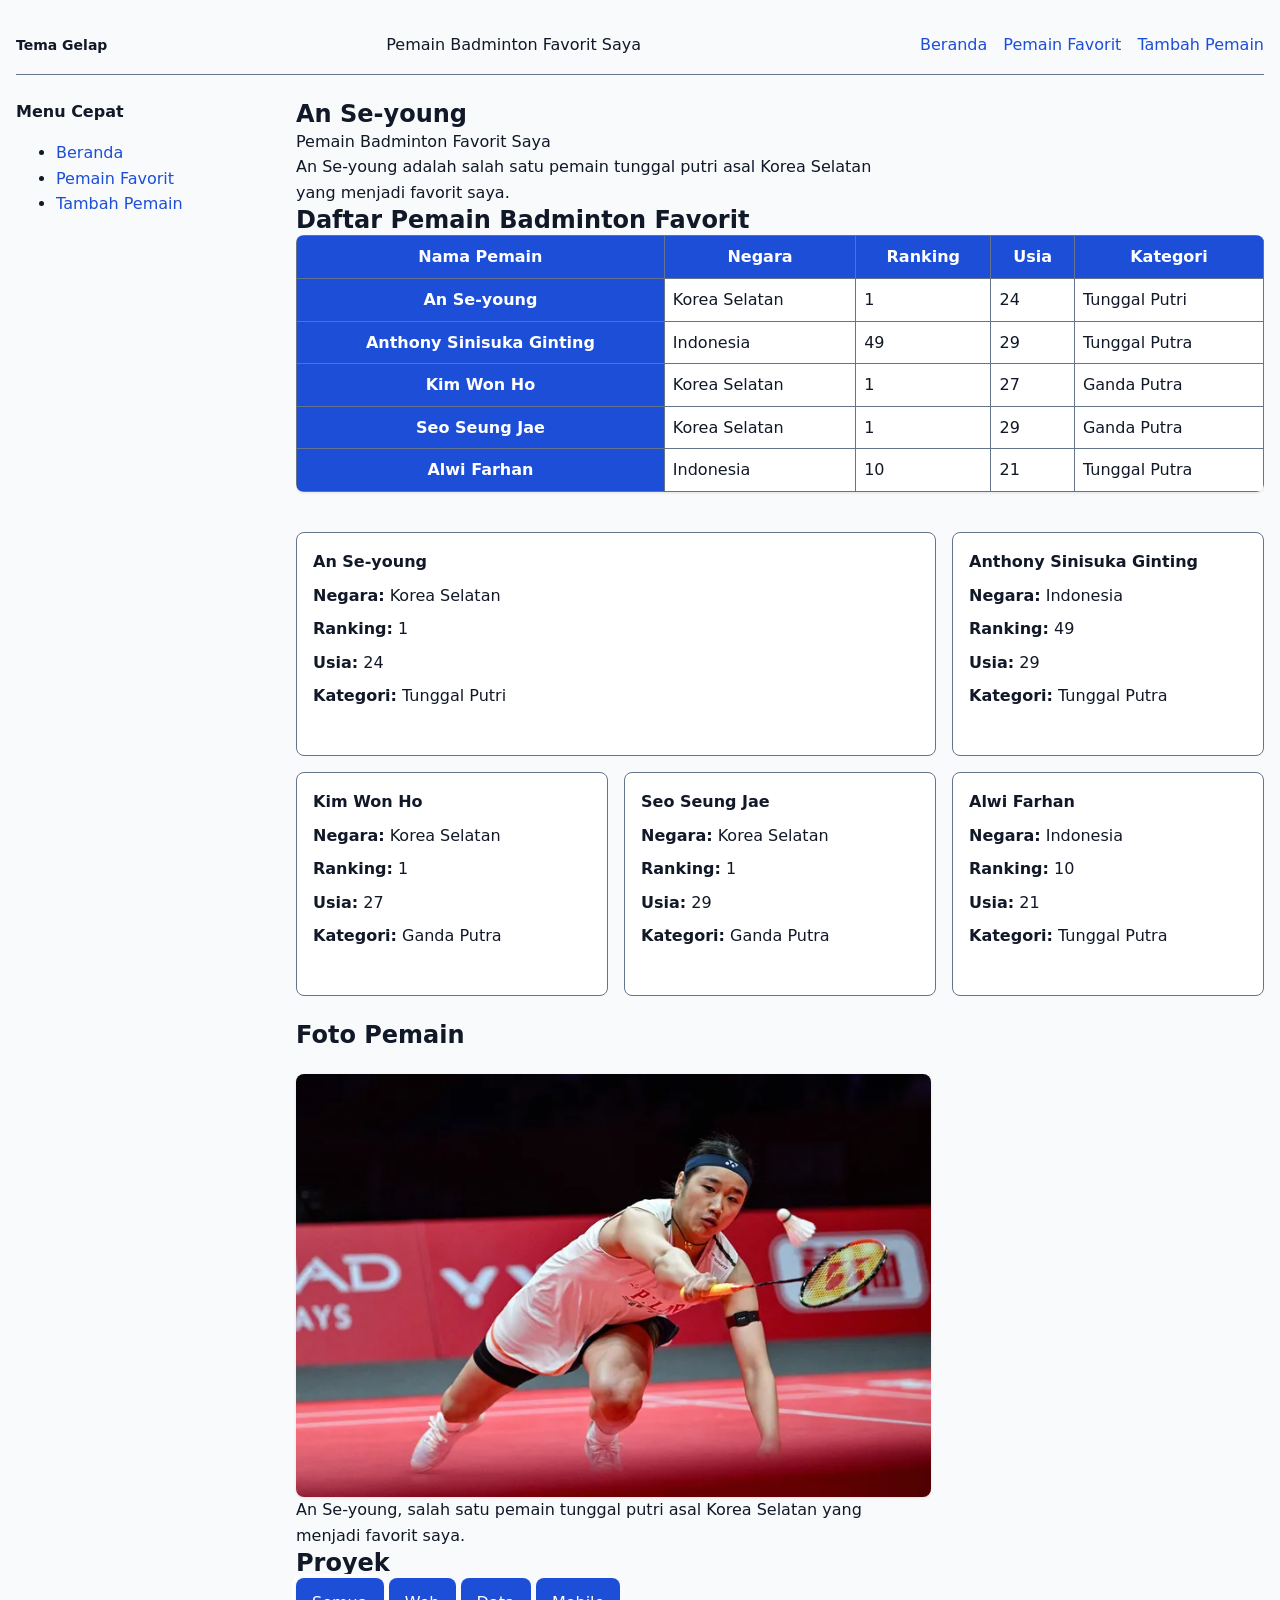
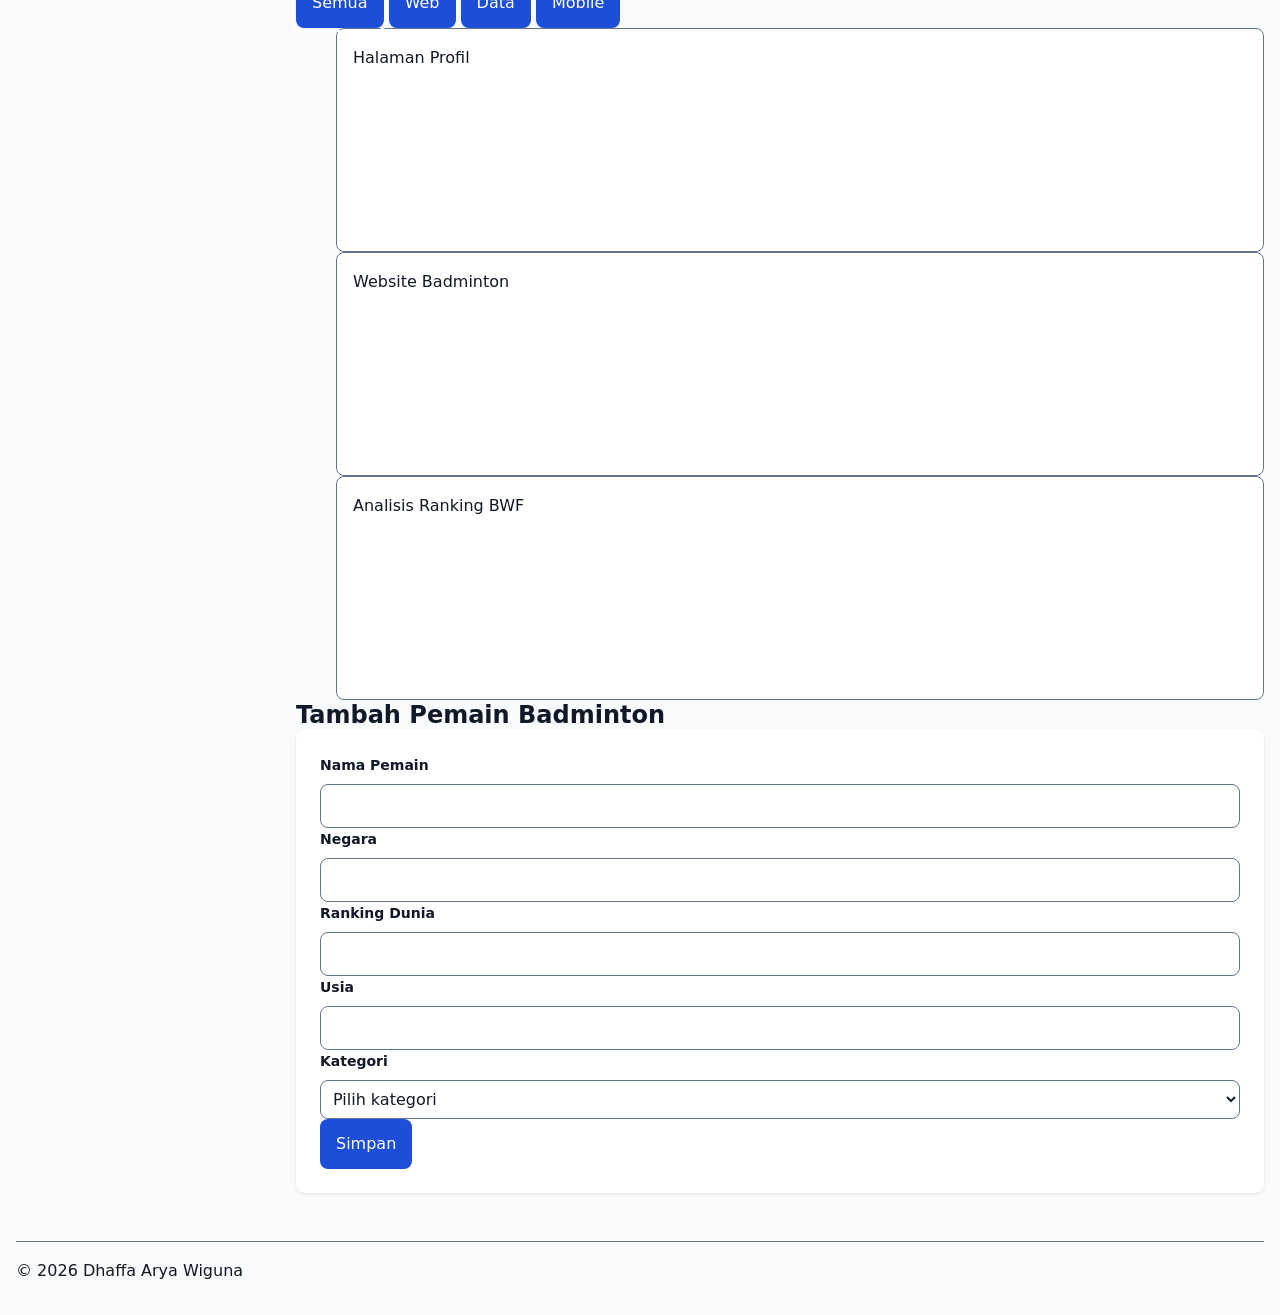
==== worksheet-p10/profil.html @ 4a1b39f6 "P10: panggilan pertama dan status balasan" ====
<!doctype html>
<html lang="id">
  <head>
    <meta charset="UTF-8" />
    <meta name="viewport" content="width=device-width, initial-scale=1.0" />
    <title>Pemain Badminton Favorit Saya</title>

    <link rel="stylesheet" href="tokens.css" />
    <link rel="stylesheet" href="base.css" />
    <link rel="stylesheet" href="layout.css" />
    <link rel="stylesheet" href="komponen.css" />
    <link rel="stylesheet" href="tema.css" />
    <link rel="stylesheet" href="responsif.css" />
  </head>

  <body id="top" class="page">
    <header>
      <nav class="top-nav">
        <input type="checkbox" id="tema" class="pengalih-tema" />
        <label for="tema" class="tombol-tema">Tema Gelap</label>

        <div class="nav-logo">Pemain Badminton Favorit Saya</div>

        <div class="nav-menu">
          <a href="#beranda">Beranda</a>
          <a href="#pemain-favorit">Pemain Favorit</a>
          <a href="#tambah-pemain">Tambah Pemain</a>
        </div>
      </nav>
    </header>

    <main class="isi">
      <aside class="sidebar">
        <h3>Menu Cepat</h3>

        <ul>
          <li><a href="#beranda">Beranda</a></li>
          <li><a href="#pemain-favorit">Pemain Favorit</a></li>
          <li><a href="#tambah-pemain">Tambah Pemain</a></li>
        </ul>
      </aside>

      <section class="utama">
        <section class="hero-banner" id="beranda">
          <div class="hero-content">
            <h2>An Se-young</h2>
            <p class="hero-subtitle">Pemain Badminton Favorit Saya</p>
            <p>
              An Se-young adalah salah satu pemain tunggal putri asal Korea
              Selatan yang menjadi favorit saya.
            </p>
          </div>
        </section>

        <section id="pemain-favorit" class="utama">
          <h2>Daftar Pemain Badminton Favorit</h2>

          <div class="table-wrapper">
            <table>
              <thead>
                <tr>
                  <th scope="col">Nama Pemain</th>
                  <th scope="col">Negara</th>
                  <th scope="col">Ranking</th>
                  <th scope="col">Usia</th>
                  <th scope="col">Kategori</th>
                </tr>
              </thead>

              <tbody>
                <tr>
                  <th scope="row">An Se-young</th>
                  <td>Korea Selatan</td>
                  <td>1</td>
                  <td>24</td>
                  <td>Tunggal Putri</td>
                </tr>

                <tr>
                  <th scope="row">Anthony Sinisuka Ginting</th>
                  <td>Indonesia</td>
                  <td>49</td>
                  <td>29</td>
                  <td>Tunggal Putra</td>
                </tr>

                <tr>
                  <th scope="row">Kim Won Ho</th>
                  <td>Korea Selatan</td>
                  <td>1</td>
                  <td>27</td>
                  <td>Ganda Putra</td>
                </tr>

                <tr>
                  <th scope="row">Seo Seung Jae</th>
                  <td>Korea Selatan</td>
                  <td>1</td>
                  <td>29</td>
                  <td>Ganda Putra</td>
                </tr>

                <tr>
                  <th scope="row">Alwi Farhan</th>
                  <td>Indonesia</td>
                  <td>10</td>
                  <td>21</td>
                  <td>Tunggal Putra</td>
                </tr>
              </tbody>
            </table>
          </div>

          <div class="galeri">
            <article class="kartu sorotan">
              <h3>An Se-young</h3>
              <p><strong>Negara:</strong> Korea Selatan</p>
              <p><strong>Ranking:</strong> 1</p>
              <p><strong>Usia:</strong> 24</p>
              <p><strong>Kategori:</strong> Tunggal Putri</p>
            </article>

            <article class="kartu">
              <h3>Anthony Sinisuka Ginting</h3>
              <p><strong>Negara:</strong> Indonesia</p>
              <p><strong>Ranking:</strong> 49</p>
              <p><strong>Usia:</strong> 29</p>
              <p><strong>Kategori:</strong> Tunggal Putra</p>
            </article>

            <article class="kartu">
              <h3>Kim Won Ho</h3>
              <p><strong>Negara:</strong> Korea Selatan</p>
              <p><strong>Ranking:</strong> 1</p>
              <p><strong>Usia:</strong> 27</p>
              <p><strong>Kategori:</strong> Ganda Putra</p>
            </article>

            <article class="kartu">
              <h3>Seo Seung Jae</h3>
              <p><strong>Negara:</strong> Korea Selatan</p>
              <p><strong>Ranking:</strong> 1</p>
              <p><strong>Usia:</strong> 29</p>
              <p><strong>Kategori:</strong> Ganda Putra</p>
            </article>

            <article class="kartu">
              <h3>Alwi Farhan</h3>
              <p><strong>Negara:</strong> Indonesia</p>
              <p><strong>Ranking:</strong> 10</p>
              <p><strong>Usia:</strong> 21</p>
              <p><strong>Kategori:</strong> Tunggal Putra</p>
            </article>
          </div>

          <div class="foto-profil">
            <div>
              <h2>Foto Pemain</h2>

              <figure class="player-photo">
                <img
                  src="an se-young.webp"
                  alt="An Se-young sedang bertanding dalam pertandingan Kejuaraan Dunia BWF 2026"
                  width="640"
                  height="360"
                  loading="lazy"
                />

                <figcaption>
                  An Se-young, salah satu pemain tunggal putri asal Korea
                  Selatan yang menjadi favorit saya.
                </figcaption>
              </figure>
            </div>
          </div>
        </section>

        <section>
          <h2>Proyek</h2>

          <div id="filter">
            <button data-kategori="semua" class="aktif">Semua</button>
            <button data-kategori="web">Web</button>
            <button data-kategori="data">Data</button>
            <button data-kategori="mobile">Mobile</button>
          </div>

          <ul id="daftar"></ul>

          <p id="pesan-kosong" hidden>Tidak ada proyek pada kategori itu.</p>
        </section>

        <section id="tambah-pemain">
          <h2>Tambah Pemain Badminton</h2>

          <form action="/simpan" method="post">
            <div class="form-kolom">
              <label for="nama-pemain">Nama Pemain</label>
              <input type="text" id="nama-pemain" name="nama-pemain" required />
            </div>

            <div class="form-kolom">
              <label for="negara">Negara</label>
              <input type="text" id="negara" name="negara" required />
            </div>

            <div class="form-kolom">
              <label for="ranking">Ranking Dunia</label>
              <input
                type="number"
                id="ranking"
                name="ranking"
                min="1"
                max="999"
                required
              />
            </div>

            <div class="form-kolom">
              <label for="usia">Usia</label>
              <input
                type="number"
                id="usia"
                name="usia"
                min="10"
                max="60"
                required
              />
            </div>

            <div class="form-kolom">
              <label for="kategori">Kategori</label>
              <select id="kategori" name="kategori" required>
                <option value="">Pilih kategori</option>
                <option>Tunggal Putra</option>
                <option>Tunggal Putri</option>
                <option>Ganda Putra</option>
                <option>Ganda Putri</option>
                <option>Ganda Campuran</option>
              </select>
            </div>

            <button type="submit">Simpan</button>
          </form>
        </section>
      </section>
    </main>

    <footer>
      <p>&copy; 2026 Dhaffa Arya Wiguna</p>
    </footer>

    <script type="module" src="js/app.js"></script>
    <script type="module" src="js/dom.js"></script>
    <script type="module" src="./js/uji-api.js"></script>
  </body>
</html>
---- worksheet-p10/tokens.css ----
/*Lapis 1*/
:root {
  --blue-700: #1d4ed8;
  --blue-500: #2563eb;

  --gray-50: #f8fafc;
  --gray-900: #111827;

  --space-1: 0.25rem;
  --space-2: 0.5rem;
  --space-3: 0.75rem;
  --space-4: 1rem;
  --space-6: 1.5rem;

  --radius-md: 0.5rem;
  --radius-full: 999px;

  --shadow-1: 0 1px 3px rgba(0, 0, 0, 0.1);

  --text-sm: 0.875rem;
  --text-md: 1rem;
  --text-xl: 1.5rem;
  --text-3xl: 2.25rem;
}
/*Lapis 2*/
:root {
  --color-bg: var(--gray-50);
  --color-fg: var(--gray-900);

  --color-surface: #ffffff;
  --color-border: #64748b;

  --color-primary: var(--blue-700);
  --color-danger: #b00020;
  --color-focus: var(--blue-500);

  --card-pad: var(--space-4);
  --section-gap: var(--space-6);
}
---- worksheet-p10/base.css ----
*,
*::before,
*::after {
  box-sizing: border-box;
}

* {
  margin: 0;
}

html {
  font-size: 100%;
}

body {
  font-family: system-ui, "Segoe UI", Roboto, sans-serif;
  font-size: var(--text-md);
  line-height: 1.6;
  color: var(--color-fg);
  background-color: var(--color-bg);
  padding: var(--space-4);
}

img {
  max-width: 100%;
  height: auto;
  display: block;
}

a {
  color: var(--color-primary);
  text-decoration: none;
}

a:hover {
  text-decoration: underline;
}

table {
  width: 100%;
  border-collapse: collapse;
}

th,
td {
  border: 1px solid var(--color-border);
  padding: var(--space-2);
}

button,
input,
select {
  font: inherit;
}

h1 {
  font-size: var(--text-3xl);
  line-height: 1.15;
}

h2 {
  font-size: var(--text-xl);
  line-height: 1.25;
}

h3 {
  font-size: var(--text-md);
}

main p {
  max-width: 60ch;
}

p {
  font-size: 1rem;
  line-height: 1.6;
}
---- worksheet-p10/layout.css ----
header {
  padding-block: var(--space-4);
  border-bottom: 1px solid var(--color-border);
}

.top-nav {
  display: flex;
  align-items: center;
  justify-content: space-between;
  gap: var(--space-4);
  flex-wrap: wrap;
}

.nav-menu {
  display: flex;
  gap: var(--space-4);
  list-style: none;
}

main {
  display: flex;
  flex-direction: column;
  gap: var(--section-gap);
  padding-block: var(--space-6);
}

.sidebar {
  display: flex;
  flex-direction: column;
  gap: var(--space-4);
}

footer {
  margin-top: var(--space-6);
  padding-block: var(--space-4);
  border-top: 1px solid var(--color-border);
  font-size: var(--text-sm);
}

.foto-profil {
  display: grid;
  grid-template-columns: 2fr 1fr;
  grid-template-areas: "foto profil";
  gap: var(--space-4);
  margin-top: var(--space-6);
  align-items: start;
}

.player-photo {
  grid-area: foto;
}

.profile-card {
  grid-area: profil;
}

.page {
  display: grid;
  grid-template-rows: auto 1fr auto;
  min-height: 100dvh;
}

.isi {
  display: grid;
  grid-template-columns: 16rem 1fr;
  grid-template-areas: "sisi utama";
  gap: var(--space-6);
  gap: 3rem;
}

.sidebar {
  grid-area: sisi;
}

.utama {
  grid-area: utama;
}

.sidebar {
  display: flex;
  flex-direction: column;
  gap: var(--space-4);
}

@media (max-width: 900px) {
  .isi {
    grid-template-columns: 1fr;
    grid-template-areas:
      "sisi"
      "utama";
  }

  .top-nav {
    flex-direction: column;
    align-items: flex-start;
  }
}
---- worksheet-p10/komponen.css ----
table {
  margin-bottom: var(--space-6);
  background: var(--color-surface);
  box-shadow: var(--shadow-1);
  border-radius: var(--radius-md);
  overflow: hidden;
}

caption {
  font-size: var(--text-xl);
  font-weight: bold;
  margin-bottom: var(--space-3);
}

th {
  background-color: var(--color-primary);
  color: white;
}

form {
  background: var(--color-surface);
  padding: var(--space-6);
  border-radius: var(--radius-md);
  box-shadow: var(--shadow-1);
}

input,
select {
  width: 100%;
  padding: var(--space-2);
  border: 1px solid var(--color-border);
  border-radius: var(--radius-md);
}

button {
  background-color: var(--color-primary);
  color: white;
  border: none;
  padding: var(--space-3) var(--space-4);
  border-radius: var(--radius-md);
  cursor: pointer;
}

button:hover {
  opacity: 0.9;
}

figure {
  margin-top: var(--space-6);
}

figure img {
  border-radius: var(--radius-md);
  box-shadow: var(--shadow-1);
}

/* ===================== */
/* LEMBAR E */
/* ===================== */

.form-kolom {
  display: flex;
  flex-direction: column;
  gap: var(--space-2);
}

label {
  font-size: var(--text-sm);
  font-weight: 600;
}

input,
select,
textarea {
  font: inherit;
  background: var(--color-surface);
  color: var(--color-fg);
}

button {
  font: inherit;
}

/* Fokus keyboard */
:focus-visible {
  outline: 2px solid var(--color-focus);
  outline-offset: 2px;
}

/* Validasi */
input:user-invalid,
select:user-invalid {
  border-color: var(--color-danger);
  border-width: 2px;
}

.galeri {
  display: grid;
  grid-template-columns: 1fr;
  gap: var(--space-4);
  margin-top: var(--space-4);
}

.kartu {
  border: 1px solid var(--color-border);
  border-radius: var(--radius-md);
  padding: var(--space-4);
  background: var(--color-surface);

  display: flex;
  flex-direction: column;
  gap: var(--space-2);

  min-height: 14rem;
}

.sorotan {
  grid-column: span 2;
}

.kartu {
  min-width: 0;
}

.kartu h3 {
  overflow-wrap: anywhere;
}

.table-wrapper {
  overflow-x: auto;
}

.aktif {
  outline: 2px solid currentColor;
  outline-offset: 2px;
}
---- worksheet-p10/tema.css ----
@media (prefers-color-scheme: dark) {
  :root {
    --color-bg: #0f172a;
    --color-fg: #e2e8f0;
    --color-surface: #1e293b;
    --color-border: #64748b;
    --color-primary: #7da9f7;
    --color-danger: #ff8a8a;
    --color-focus: #ffc000;
    --shadow-1: 0 1px 3px rgba(0, 0, 0, 0.45);
  }

  button {
    color: #0f172a;
  }
}

.pengalih-tema {
  position: absolute;
  opacity: 0;
  pointer-events: none;
}

:root:has(#tema:checked) {
  --color-bg: #0f172a;
  --color-fg: #e2e8f0;
  --color-surface: #1e293b;
  --color-border: #64748b;
  --color-primary: #7da9f7;
  --color-danger: #ff8a8a;
  --color-focus: #ffc000;
}

:root:has(#tema:checked) button {
  color: #0f172a;
}
---- worksheet-p10/responsif.css ----
/* responsif.css */

/* gaya dasar untuk layar sempit */
.isi {
  display: grid;
  grid-template-columns: 1fr;
  gap: var(--space-6);
}

.galeri {
  display: grid;
  grid-template-columns: 1fr;
  gap: var(--space-4);
}

/* tablet */
@media (min-width: 48rem) {
  .galeri {
    grid-template-columns: repeat(2, 1fr);
  }
}

/* desktop */
@media (min-width: 60rem) {
  .isi {
    grid-template-columns: 16rem 1fr;
  }

  .galeri {
    grid-template-columns: repeat(3, 1fr);
  }
}
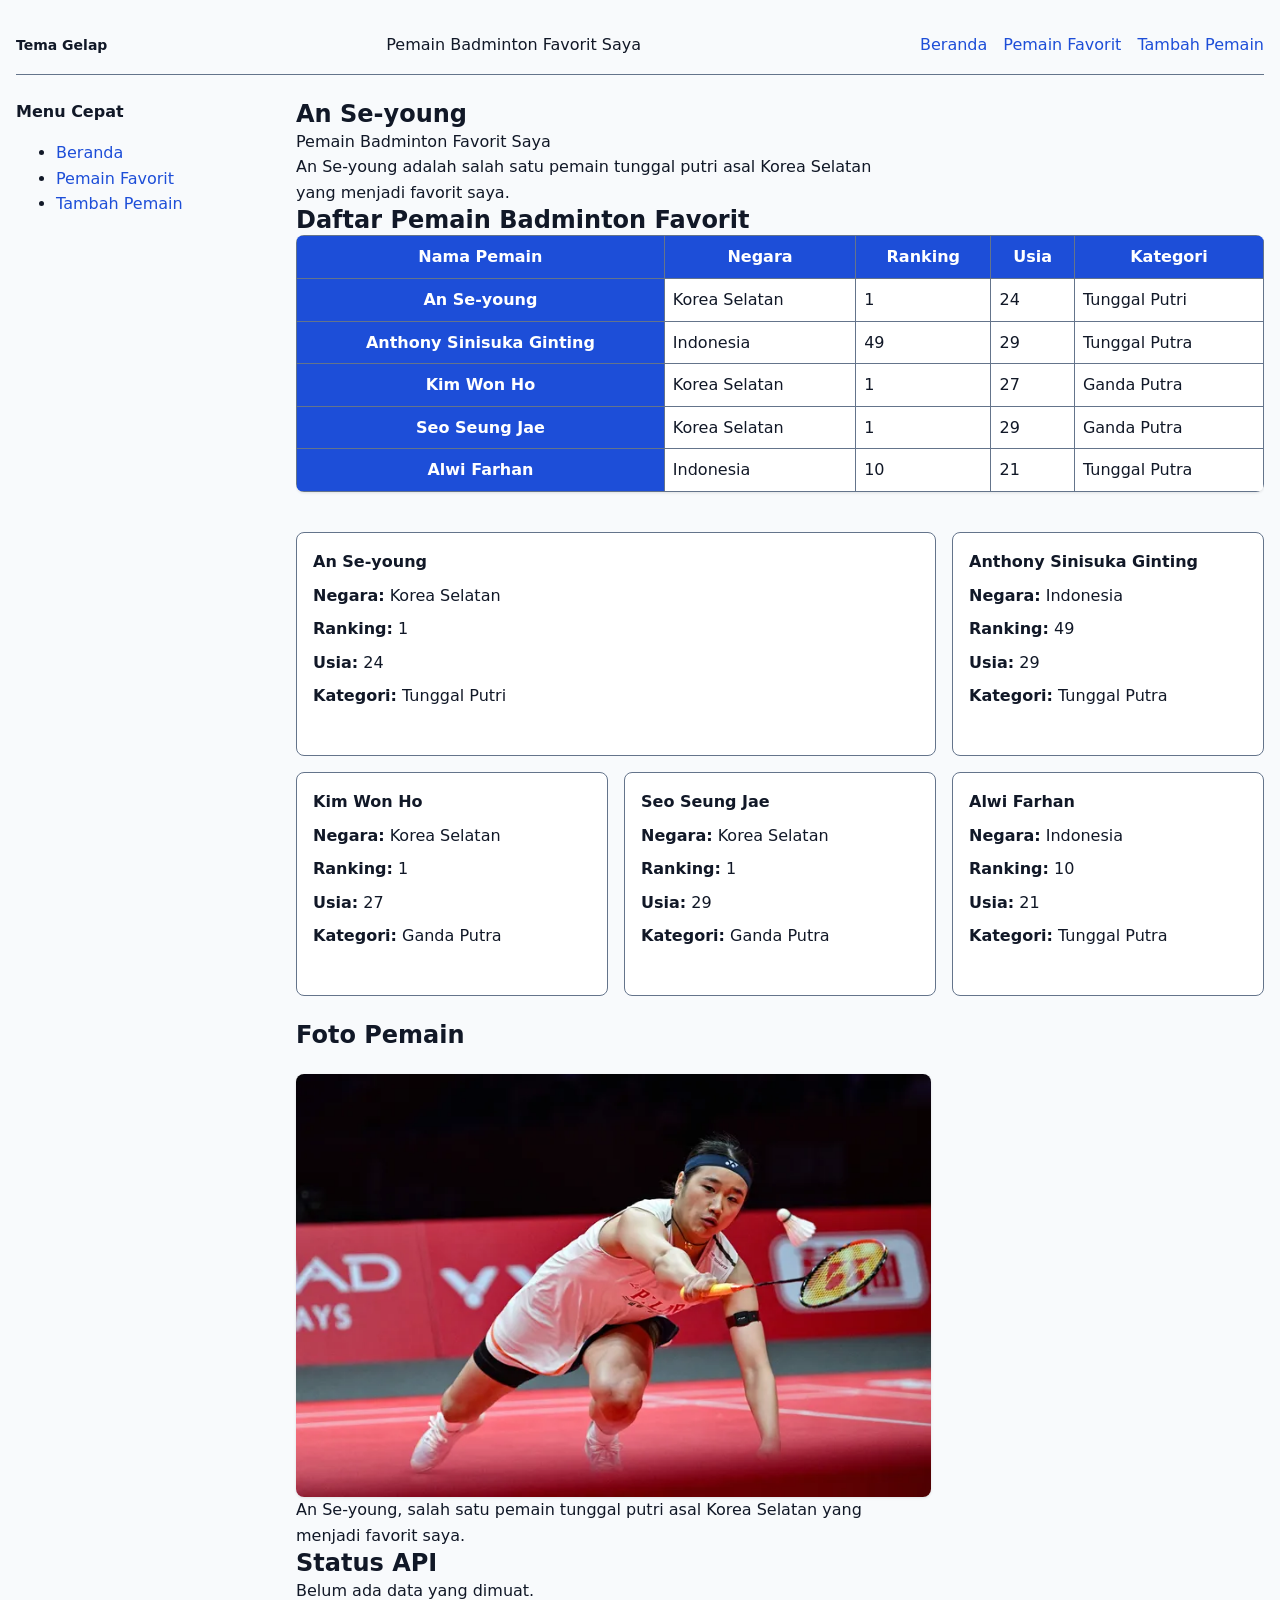
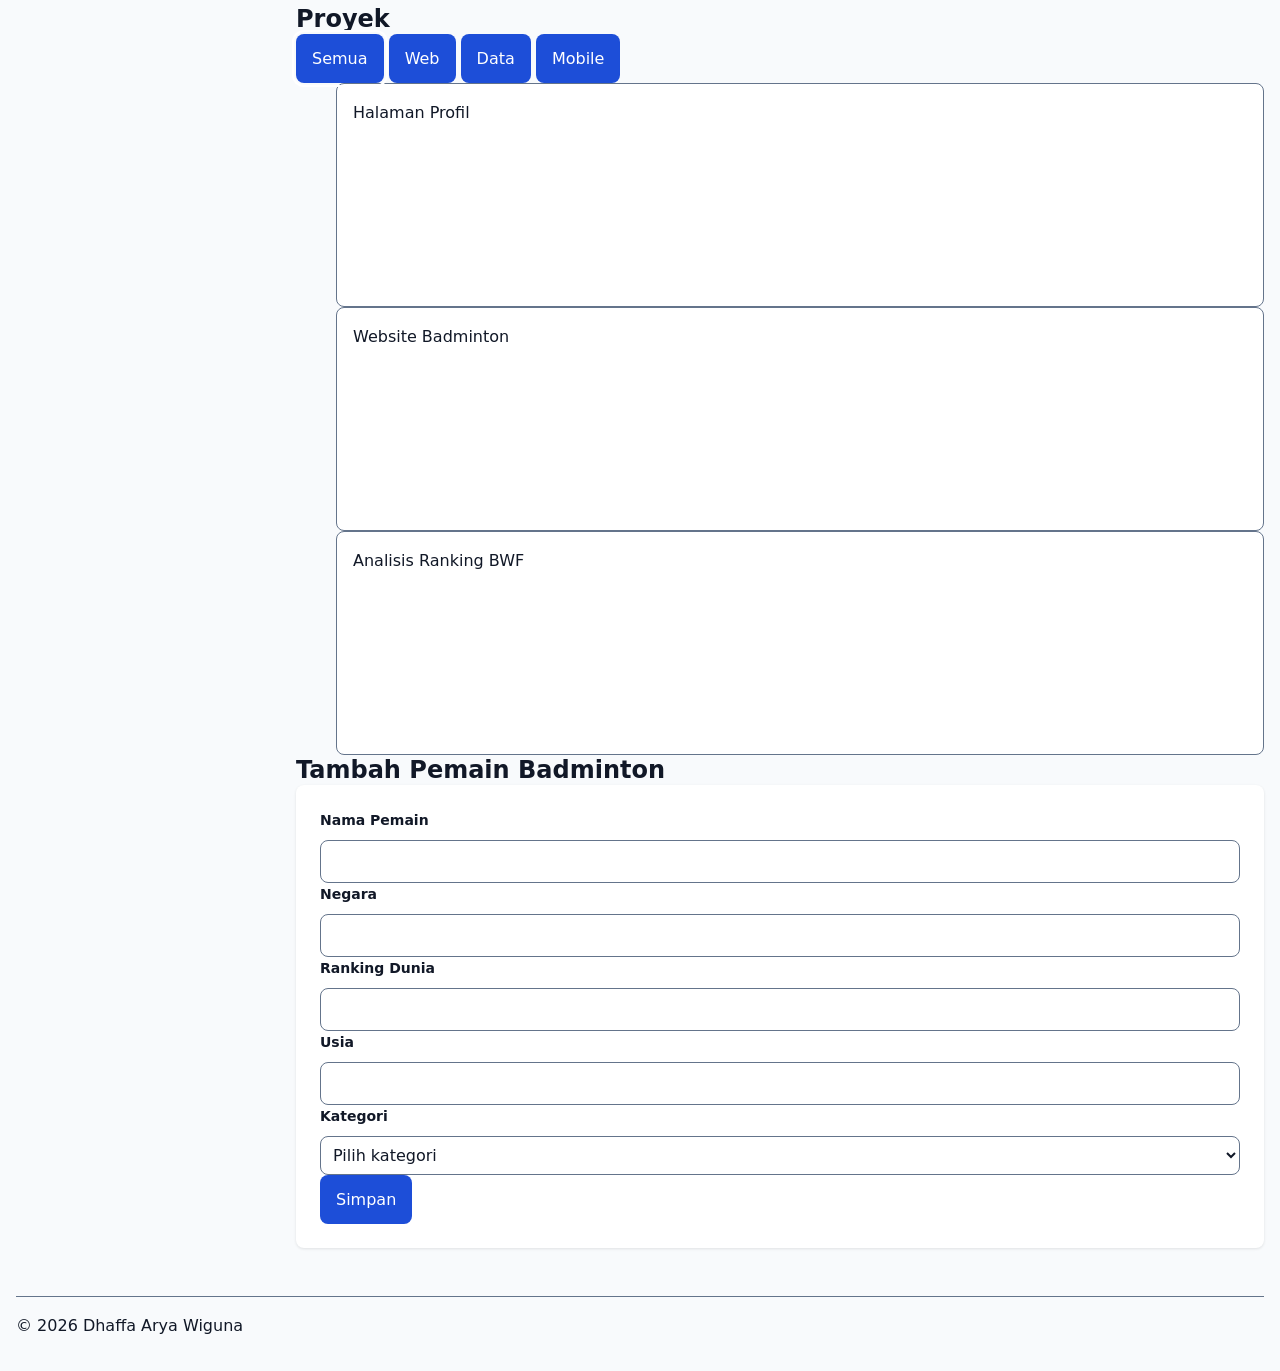
==== commit e63afefb: "P10: async, await, dan satu try/catch" ====
--- a/worksheet-p10/profil.html
+++ b/worksheet-p10/profil.html
@@ -175,6 +175,13 @@
           </div>
         </section>
 
+        <section id="status-api">
+          <h2>Status API</h2>
+          <p id="pesan-api" role="status" aria-live="polite">
+            Belum ada data yang dimuat.
+          </p>
+        </section>
+
         <section>
           <h2>Proyek</h2>
 
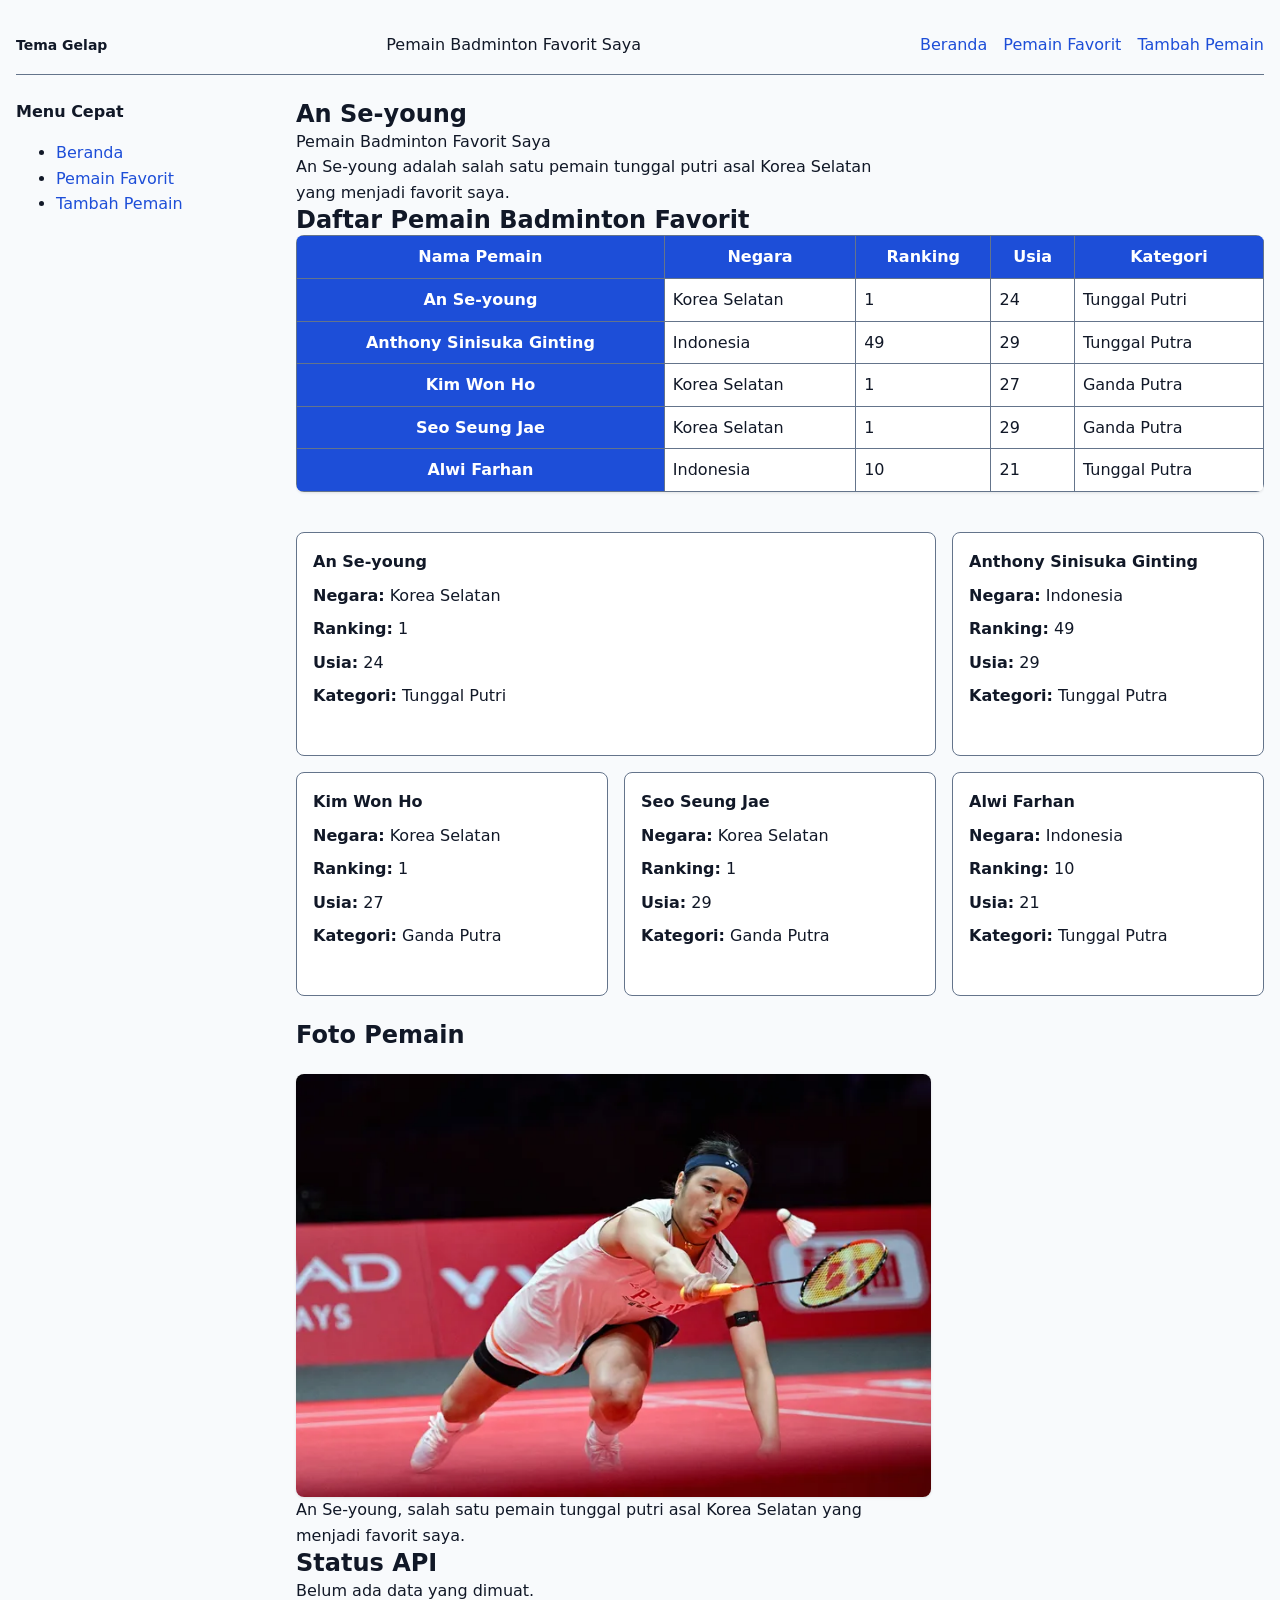
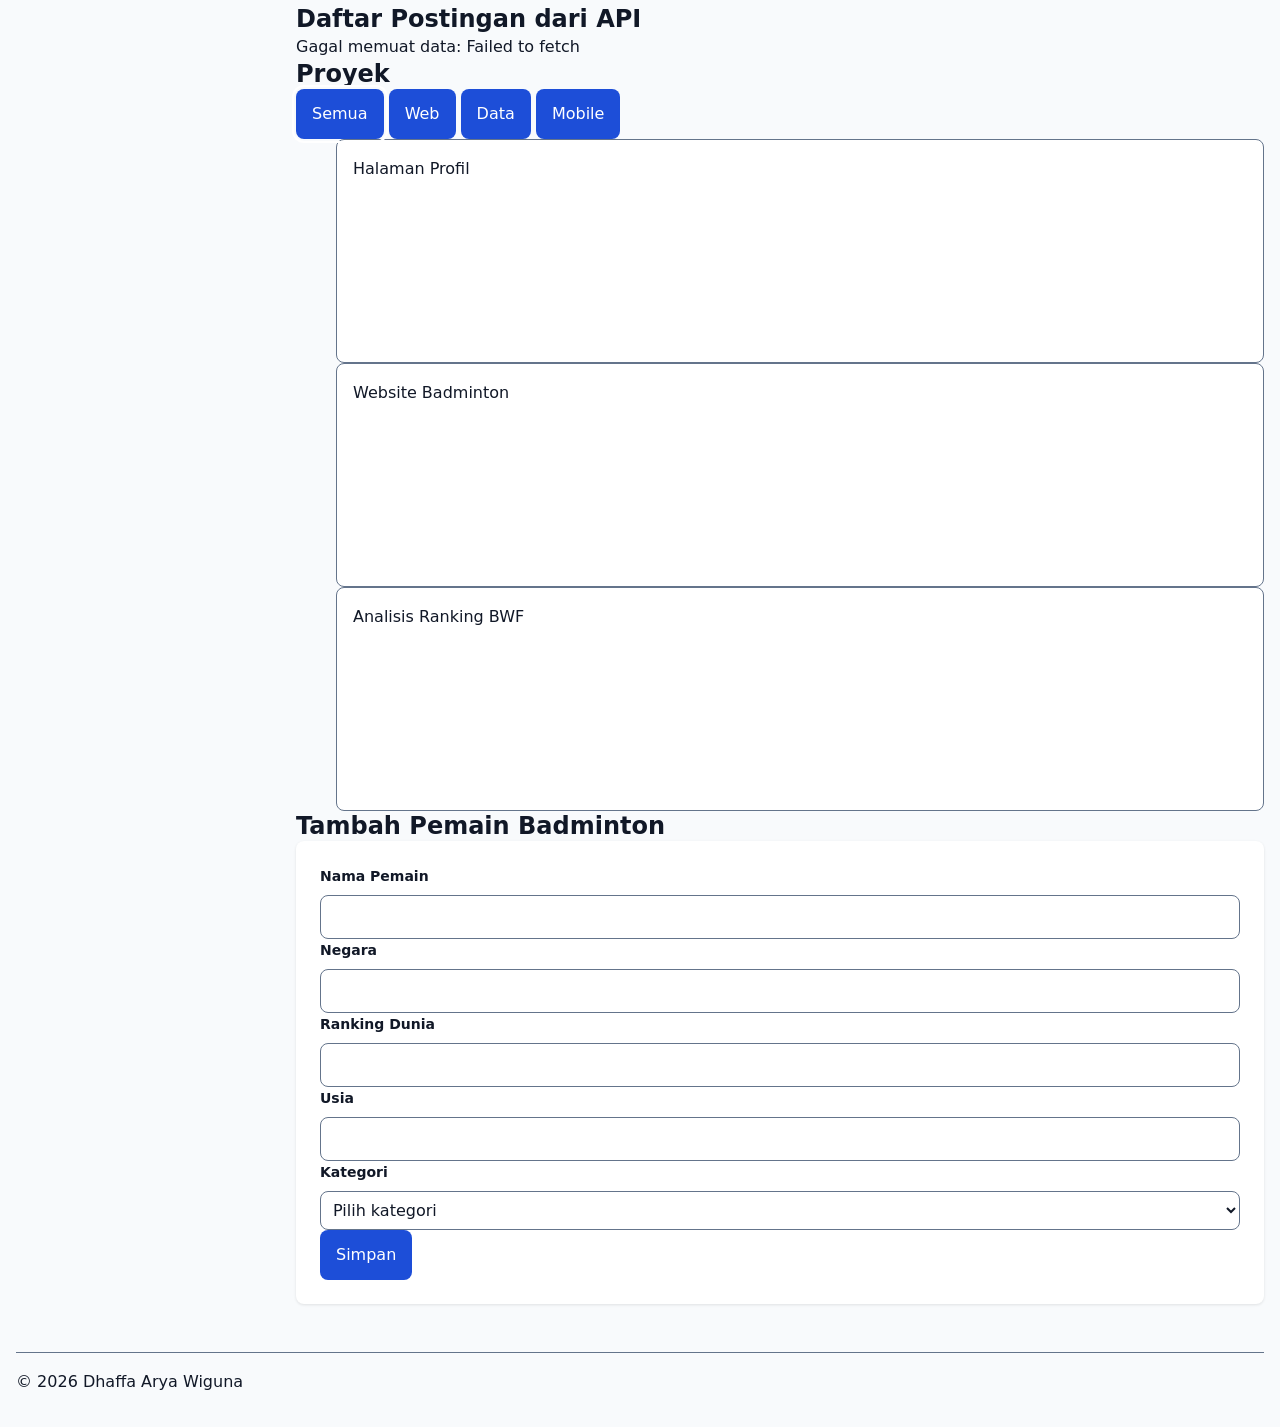
==== commit a860ee01: "P10: data dari jaringan tampil di halaman" ====
--- a/worksheet-p10/profil.html
+++ b/worksheet-p10/profil.html
@@ -182,6 +182,11 @@
           </p>
         </section>
 
+        <section id="data-api">
+          <h2>Daftar Postingan dari API</h2>
+          <div id="daftar-notisia">Belum ada data yang dimuat.</div>
+        </section>
+
         <section>
           <h2>Proyek</h2>
 
